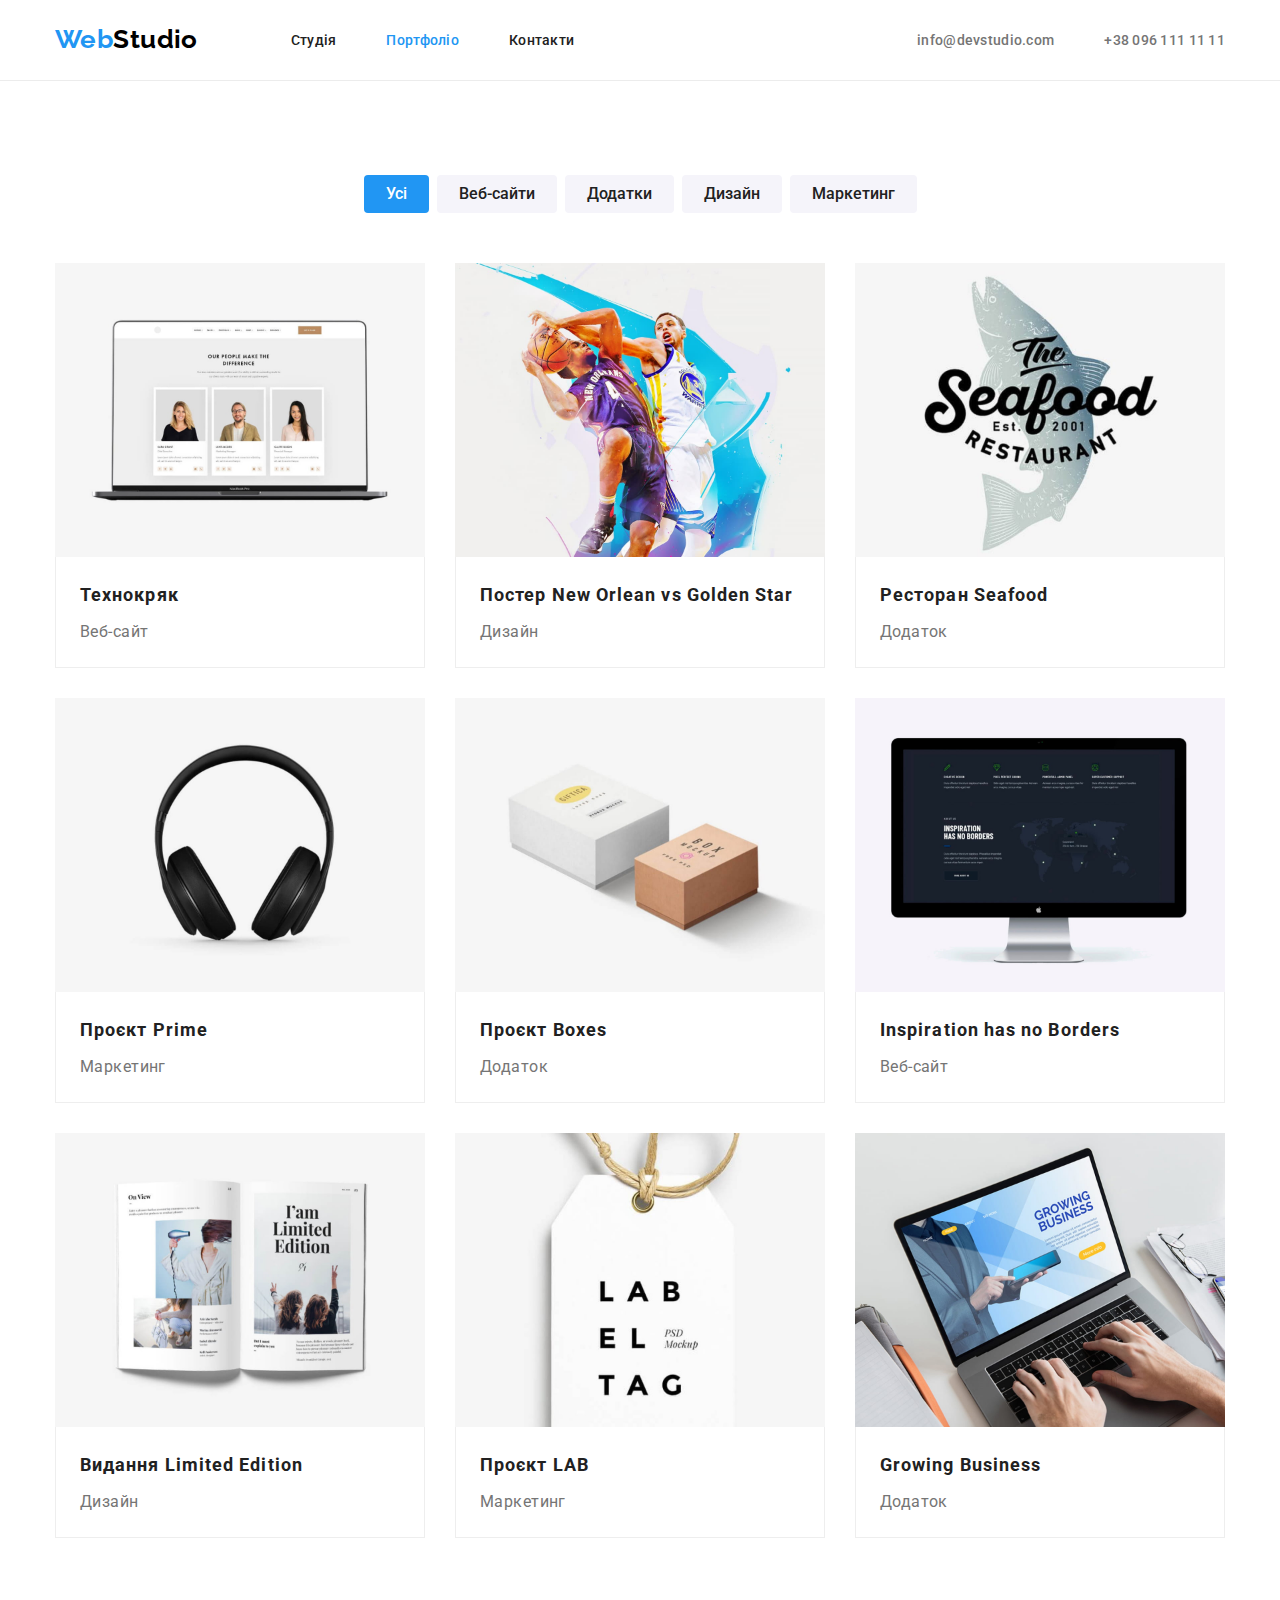
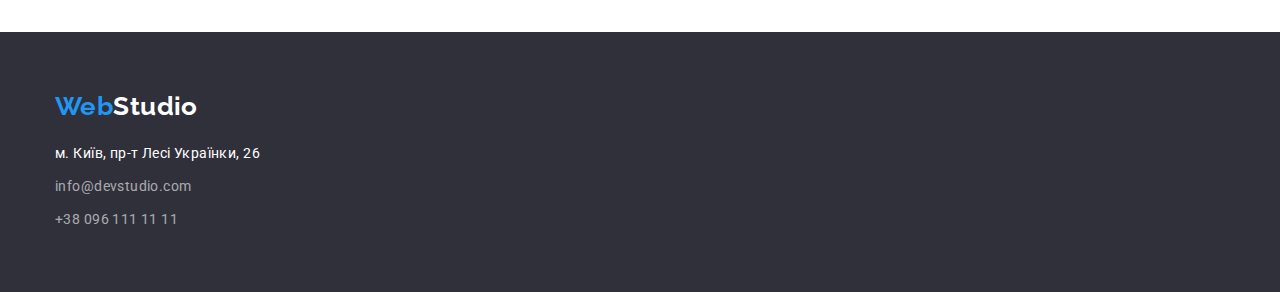
==== portfolio.html @ 6c4431c2 "Додає стартові файли проєкту goit-markup-hw-04" ====
<!DOCTYPE html>
<html lang="uk">

<head>
  <meta charset="UTF-8">
  <meta name="viewport" content="width=device-width, initial-scale=1.0">
  <title>Портфоліо</title>

  <link rel="preconnect" href="https://fonts.googleapis.com">
  <link rel="preconnect" href="https://fonts.gstatic.com" crossorigin>
  <link href="https://fonts.googleapis.com/css2?family=Raleway:wght@400;700&family=Roboto:wght@400;500;700;900&display=swap" rel="stylesheet">

  <link rel="stylesheet" href="https://cdnjs.cloudflare.com/ajax/libs/modern-normalize/2.0.0/modern-normalize.min.css">
  <link rel="stylesheet" href="./css/styles.css">
</head>

<body>
  <!-- Site header -->
  <header class="page-header">
    <div class="container">
      <!-- Site logo -->
      <a class="logo link" href="./index.html"><span class="logo-color">Web</span>Studio</a>
      <!-- End Site logo -->

      <!-- Site nav -->
      <nav>
        <ul class="site-nav">
          <li class="item"><a class="link" href="./index.html">Студія</a></li>
          <li class="item"><a class="link current" href="./portfolio.html">Портфоліо</a></li>
          <li class="item"><a class="link" href="">Контакти</a></li>
        </ul>
      </nav>
      <!-- End Site nav -->

      <!-- Сontacts in header -->
      <ul class="contacts">
        <li class="item"><a class="link" href="mailto:info@devstudio.com">info@devstudio.com</a></li>
        <li class="item"><a class="link" href="tel:+380961111111">+38 096 111 11 11</a></li>
      </ul>
      <!-- End Contacts in header -->
    </div>
  </header>
  <!-- End Site header -->

  <main>
    <!-- Our products section -->
    <section class="products section">
      <div class="container">
        <h1 class="products-title">Наші продукти</h1>
        <!-- Property filter -->
        <ul class="products-filter">
          <li class="item"><button class="btn current" type="button">Усі</button></li>
          <li class="item"><button class="btn" type="button">Веб-сайти</button></li>
          <li class="item"><button class="btn" type="button">Додатки</button></li>
          <li class="item"><button class="btn" type="button">Дизайн</button></li>
          <li class="item"><button class="btn" type="button">Маркетинг</button></li>
        </ul>
        <!-- End Property filter -->

        <!-- Products list -->
        <ul class="product-list">
          <li class="item">
            <article class="card">
              <img class="card-thumb" src="./images/product-website-tehnokryak.jpg" alt="Промо веб-сайту 'Технокряк'" width="370" height="294">
              <div class="card-content">
                <h2 class="card-title">Технокряк</h2>
                <p class="card-category">Веб-сайт</p>
              </div>
            </article>
          </li>

          <li class="item">
            <article class="card">
              <img class="card-thumb" src="./images/product-design-new-orlean-vs-golden-star.jpg" alt="Промо дизайну 'Постер New Orlean vs Golden Star'" width="370" height="294">
              <div class="card-content">
                <h2 class="card-title">Постер New Orlean vs Golden Star</h2>
                <p class="card-category">Дизайн</p>
              </div>
            </article>
          </li>

          <li class="item">
            <article class="card">
              <img class="card-thumb" src="./images/product-app-restourant-seafood.jpg" alt="Промо додатку для ресторану 'Seafood'" width="370" height="294">
              <div class="card-content">
                <h2 class="card-title">Ресторан Seafood</h2>
                <p class="card-category">Додаток</p>
              </div>
            </article>
          </li>

          <li class="item">
            <article class="card">
              <img class="card-thumb" src="./images/product-marketing-project-prime.jpg" alt="Промо маркетинг проєкту 'Prime'" width="370" height="294">
              <div class="card-content">
                <h2 class="card-title">Проєкт Prime</h2>
                <p class="card-category">Маркетинг</p>
              </div>
            </article>
          </li>

          <li class="item">
            <article class="card">
              <img class="card-thumb" src="./images/product-app-project-boxes.jpg" alt="Промо додатку 'Проєкт Boxes'" width="370" height="294">
              <div class="card-content">
                <h2 class="card-title">Проєкт Boxes</h2>
                <p class="card-category">Додаток</p>
              </div>
            </article>
          </li>

          <li class="item">
            <article class="card">
              <img class="card-thumb" src="./images/product-website-inspiration-has-no-borders.jpg" alt="Промо веб-сайту 'Inspiration has no Borders'" width="370" height="294">
              <div class="card-content">
                <h2 class="card-title">Inspiration has no Borders</h2>
                <p class="card-category">Веб-сайт</p>
              </div>
            </article>
          </li>

          <li class="item">
            <article class="card">
              <img class="card-thumb" src="./images/product-design-publication-limited-edition.jpg" alt="Промо дизайну 'Видання Limited Edition'" width="370" height="294">
              <div class="card-content">
                <h2 class="card-title">Видання Limited Edition</h2>
                <p class="card-category">Дизайн</p>
              </div>
            </article>
          </li>

          <li class="item">
            <article class="card">
              <img class="card-thumb" src="./images/product-marketing-project-lab.jpg" alt="Промо маркетинг проєкту 'LAB'" width="370" height="294">
              <div class="card-content">
                <h2 class="card-title">Проєкт LAB</h2>
                <p class="card-category">Маркетинг</p>
              </div>
            </article>
          </li>

          <li class="item">
            <article class="card">
              <img class="card-thumb" src="./images/product-app-growing-business.jpg" alt="Промо додатку 'Growing Business'" width="370" height="294">
              <div class="card-content">
                <h2 class="card-title">Growing Business</h2>
                <p class="card-category">Додаток</p>
              </div>
            </article>
          </li>
        </ul>
        <!-- End Products list -->
      </div>
    </section>
    <!-- End Our products section -->
  </main>

  <!-- Site footer -->
  <footer class="page-footer">
    <div class="container">
      <!-- Site logo footer -->
      <a class="logo link" href="./index.html"><span class="logo-color">Web</span>Studio</a>
      <!-- End Site logo footer -->

      <!-- Сontacts in footer -->
      <address class="addr">
        <ul class="contact-list">
          <li class="item">м. Київ, пр-т Лесі Українки, 26</li>
          <li class="item"><a class="link" href="mailto:info@devstudio.com">info@devstudio.com</a></li>
          <li class="item"><a class="link" href="tel:+380961111111">+38 096 111 11 11</a></li>
        </ul>
      </address>
      <!-- End Contacts in footer -->
    </div>
  </footer>
  <!-- End Site footer -->
</body>

</html>
---- css/styles.css ----
:root {
  --primary-text-color: #757575;
  --title-text-color: #212121;
  --accent-color: #2196f3;
  --primary-bg-color: #ffffff;
  --secondary-bg-color: #f5f4fa;
  --theme-bg-color: #2f303a;
  --black-color: #000000;
  --white-color: #ffffff;
  --transparent-60-white-color: rgba(255, 255, 255, 0.60);
}

h1,
h2,
h3,
h4,
h5,
h6,
p,
ul {
  margin: 0;
  padding: 0;
}

ul {
  list-style: none;
}

body {
  font-family: 'Roboto', Tahoma, sans-serif;
  font-size: 14px;
  letter-spacing: 0.03em;
  color: var(--primary-text-color);
  background-color: var(--primary-bg-color);
}

.link {
  text-decoration: none;
}

.btn {
  font-family: inherit;
  color: var(--white-color);

  background-color: var(--accent-color);
  border: none;
  border-radius: 4px;

  cursor: pointer;
}

.section {
  padding: 94px 0;
}

.container {
  box-sizing: border-box;
  width: 1200px;
  padding: 0 15px;
  margin: 0 auto;
}

/* .button.primary {
  color: var(--white-color);
  background-color: var(--accent-color);
} */

/* Site header */
.page-header {
  border-bottom: 1px solid #ECECEC;
}

.page-header .container {
  display: flex;
  align-items: center;
}

/* Site logo header*/
.logo {
  display: inline-block;

  font-family: 'Raleway';
  font-size: 26px;
  font-weight: 700;
  color: var(--black-color);
}

.logo-color {
  color: var(--accent-color);
}

/* End Site logo header*/

/* Site nav */
.site-nav {
  display: flex;
  margin-left: 93px;
}

.site-nav .item + .item {
  margin-left: 50px;
}

.site-nav .link {
  display: inline-block;
  padding-top: 32px;
  padding-bottom: 32px;

  font-weight: 500;
  letter-spacing: 0.02em;
  color: var(--title-text-color);
}

.site-nav .link:hover,
.site-nav .link:focus {
  color: var(--accent-color);
}

.site-nav .link.current {
  color: var(--accent-color);
}

/* End Site nav */

/* Сontact in header */
.contacts {
  display: flex;
  margin-left: auto;
}

.contacts .item + .item {
  margin-left: 50px;
}

.contacts .link {
  font-weight: 500;
  letter-spacing: 0.02em;
  color: var(--primary-text-color);
}

.contacts .link:hover,
.contacts .link:focus {
  color: var(--accent-color);
}

/* End Сontact in header */
/* End Site header */

/* Стилі для index.html */
/* Site sections */
/* Hero section */
.hero {
  background-color: var(--theme-bg-color);
  text-align: center;
}

.hero-title {
  margin-bottom: 30px;

  font-size: 44px;
  font-weight: 900;
  line-height: 1.36;
  letter-spacing: 0.06em;
  text-transform: uppercase;
  color: var(--white-color);
}

.hero .btn {
  box-sizing: border-box;
  padding: 10px 32px;

  font-size: 16px;
  font-weight: 700;
  line-height: 1.88;
  letter-spacing: 0.06em;
}

/* End Hero section */

.sect-title {
  margin-bottom: 50px;

  font-size: 36px;
  font-weight: 700;
  text-align: center;
  color: var(--title-text-color);
}

/* Features section */
.features.section {
  padding-bottom: 0;
}

.features .sect-title {
  display: none;
}

.features .title {
  margin-bottom: 10px;

  font-size: 14px;
  font-weight: 700;
  text-transform: uppercase;
  color: var(--title-text-color);
}

.features-list {
  display: flex;
}

.features-list .item {
  width: calc((100% - 90px) / 4);
}

.features-list .item + .item {
  margin-left: 30px;
}

.features .text {
  line-height: 1.71;
}

/* End Features section */
/* Works section */
.works-list {
  display: flex;
}

.works-list .item {
  width: calc((100% - 60px) / 3);
}

.works-list .item + .item {
  margin-left: 30px;
}

.works-list .image {
  display: block; /* для того чтоб убрать отступ снизу от изображений */
}

/* End Works section */

/* Team section */
.team {
  background-color: var(--secondary-bg-color);
}

.team-list {
  display: flex;
}

.team-list .item {
  width: calc((100% - 90px) / 4);
  padding-bottom: 30px;
  background-color: var(--white-color);
}

.team-list .item + .item {
  margin-left: 30px;
}

.team-list .image {
  display: block; /* для того чтоб убрать отступ снизу от изображений */
  margin-bottom: 30px;
}

.team .title {
  margin-bottom: 10px;

  font-size: 16px;
  font-weight: 500;
  text-align: center;
  color: var(--title-text-color);
}

.team .text {
  font-size: 16px;
  text-align: center;
}

/* End Team section */

/* Site footer */
.page-footer {
  color: var(--white-color);
  background-color: var(--theme-bg-color);
}

.page-footer .container {
  padding-top: 60px;
  padding-bottom: 60px;
}

/* Site logo footer */
.page-footer .logo {
  color: var(--white-color);
  margin-bottom: 20px;
}

/* End Site logo footer */

/* Сontact in footer */
.addr {
  font-style: normal;
  line-height: 1.71;
}

.contact-list .item + .item {
  margin-top: 9px;
}

.contact-list .link {
  color: var(--transparent-60-white-color);
}

.contact-list .link:hover,
.contact-list .link:focus {
  color: var(--accent-color);
}

/* End Сontact in footer */
/* End Site footer */
/* End Стилі для index.html */

/* Стили portfolio.html */
/* Property filter */

/* Our products section */
.products-title {
  display: none;
}

/* Property filter */
.products-filter {
  display: flex;
  justify-content: center;
  margin-bottom: 50px;
}

.products-filter .item+.item {
  margin-left: 8px;
}

.products-filter .btn {
  box-sizing: border-box;
  padding: 6px 22px;

  font-size: 16px;
  font-weight: 500;
  line-height: 1.63;

  color: var(--title-text-color);
  background-color: var(--secondary-bg-color);
}

.products-filter .btn.current,
.products-filter .btn:hover,
.products-filter .btn:focus {
  color: var(--primary-bg-color);
  background-color: var(--accent-color);
}

/* End Property filter */

/* Products list */
.product-list {
  display: flex;
  flex-wrap: wrap;
}

.product-list .item {
  width: calc((100% - 60px) / 3);
  margin-right: 30px;
  margin-bottom: 30px;
}

.product-list .item:nth-child(3n) {
  margin-right: 0;
}

.product-list .item:nth-last-child(-n + 3) {
  margin-bottom: 0;
}

.card-thumb {
  display: block;
}

.card-content {
  box-sizing: border-box;
  padding: 20px 24px;
  border: 1px solid #EEEEEE;
  border-top: none;
}

.card-title {
  margin-bottom: 4px;

  font-size: 18px;
  font-weight: 700;
  line-height: 2;
  letter-spacing: 0.06em;
  color: var(--title-text-color);
}

.card-category {
  font-size: 16px;
  line-height: 1.88;
}

/* End Products list */
/* End Our products section */
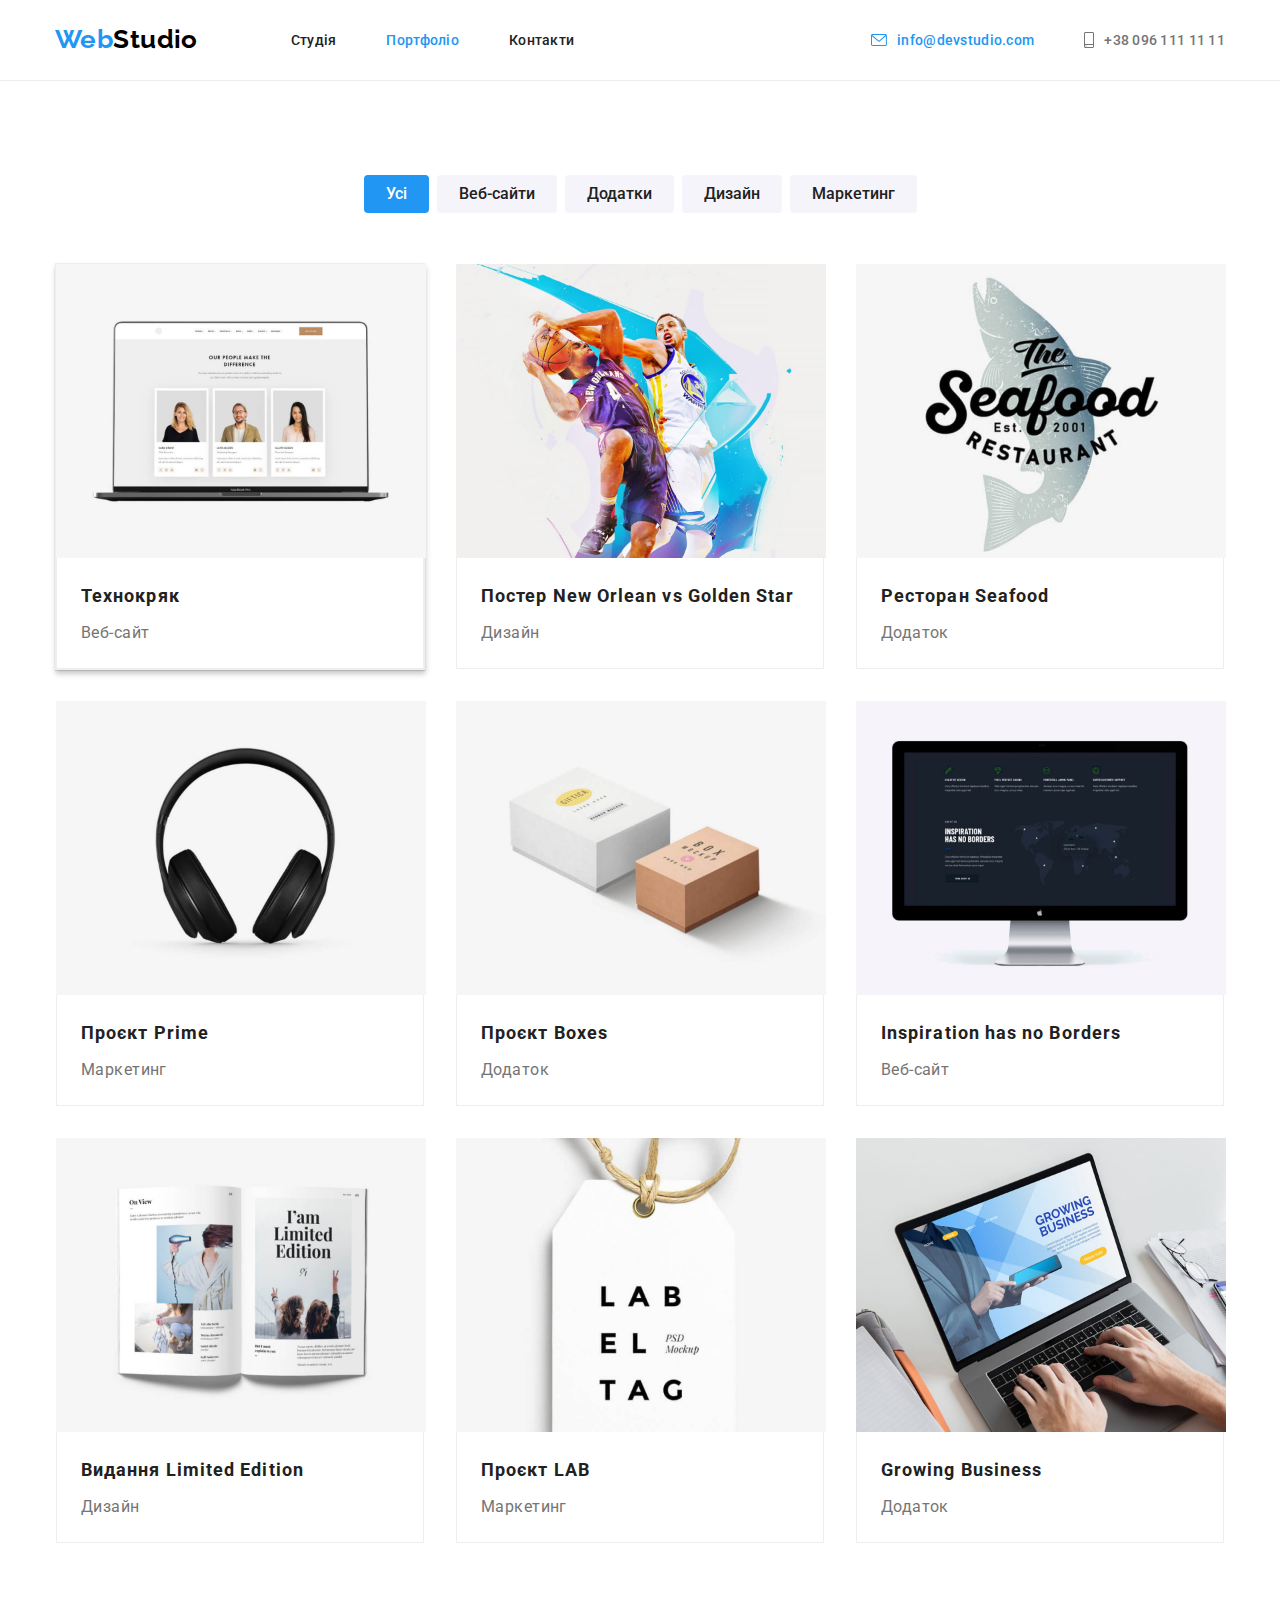
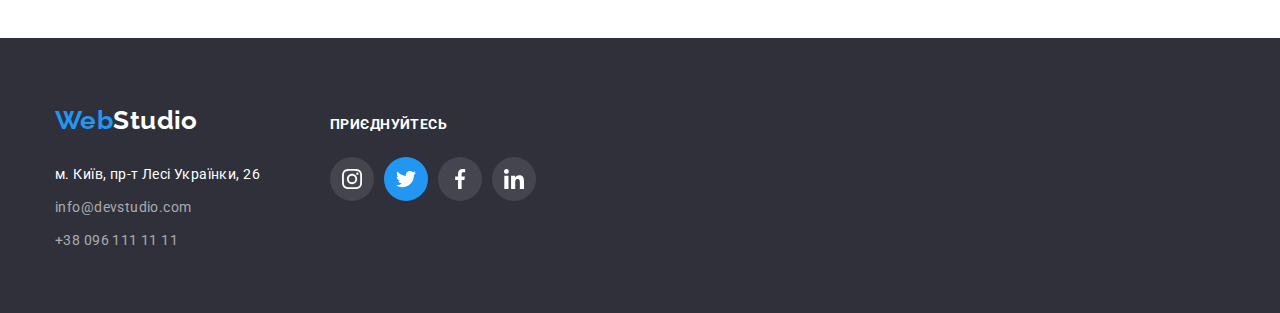
==== commit e934dd4e: "Підганяє розмітку згідно умов виконання ДЗ (goit-markup-hw-04)" ====
--- a/portfolio.html
+++ b/portfolio.html
@@ -34,8 +34,22 @@
 
       <!-- Сontacts in header -->
       <ul class="contacts">
-        <li class="item"><a class="link" href="mailto:info@devstudio.com">info@devstudio.com</a></li>
-        <li class="item"><a class="link" href="tel:+380961111111">+38 096 111 11 11</a></li>
+        <li class="item">
+          <a class="link current" href="mailto:info@devstudio.com">
+            <svg class="contact-icon" width="16px" height="12px">
+              <use href="./images/sprite.svg#envelope"></use>
+            </svg>
+            info@devstudio.com
+          </a>
+        </li>
+        <li class="item">
+          <a class="link" href="tel:+380961111111">
+            <svg class="contact-icon" width="10px" height="16px">
+              <use href="./images/sprite.svg#smartphone"></use>
+            </svg>
+            +38 096 111 11 11
+          </a>
+        </li>
       </ul>
       <!-- End Contacts in header -->
     </div>
@@ -59,7 +73,7 @@
 
         <!-- Products list -->
         <ul class="product-list">
-          <li class="item">
+          <li class="item current">
             <article class="card">
               <img class="card-thumb" src="./images/product-website-tehnokryak.jpg" alt="Промо веб-сайту 'Технокряк'" width="370" height="294">
               <div class="card-content">
@@ -158,17 +172,58 @@
   <!-- Site footer -->
   <footer class="page-footer">
     <div class="container">
-      <!-- Site logo footer -->
-      <a class="logo link" href="./index.html"><span class="logo-color">Web</span>Studio</a>
-      <!-- End Site logo footer -->
 
       <!-- Сontacts in footer -->
-      <address class="addr">
-        <ul class="contact-list">
-          <li class="item">м. Київ, пр-т Лесі Українки, 26</li>
-          <li class="item"><a class="link" href="mailto:info@devstudio.com">info@devstudio.com</a></li>
-          <li class="item"><a class="link" href="tel:+380961111111">+38 096 111 11 11</a></li>
-        </ul>
+      <address class="footer-contacts">
+        <div class="item">
+          <!-- Site logo footer -->
+          <a class="logo link" href="./index.html"><span class="logo-color">Web</span>Studio</a>
+          <!-- End Site logo footer -->
+          <ul class="contact-list">
+            <li class="item">м. Київ, пр-т Лесі Українки, 26</li>
+            <li class="item"><a class="link" href="mailto:info@devstudio.com">info@devstudio.com</a></li>
+            <li class="item"><a class="link" href="tel:+380961111111">+38 096 111 11 11</a></li>
+          </ul>
+        </div>
+
+        <!-- Social links in footer-->
+        <div class="item">
+          <h3 class="title">приєднуйтесь</h3>
+          <ul class="social-list">
+            <li class="item">
+              <a href="" class="social-link" aria-label="Instagram">
+                <svg class="social-icon" width="20px" height="20px">
+                  <use href="./images/sprite.svg#instagram"></use>
+                </svg>
+              </a>
+            </li>
+
+            <li class="item">
+              <a href="" class="social-link current" aria-label="Twitter">
+                <svg class="social-icon" width="20px" height="20px">
+                  <use href="./images/sprite.svg#twitter"></use>
+                </svg>
+              </a>
+            </li>
+
+            <li class="item">
+              <a href="" class="social-link" aria-label="Facebook">
+                <svg class="social-icon" width="20px" height="20px">
+                  <use href="./images/sprite.svg#facebook"></use>
+                </svg>
+              </a>
+            </li>
+
+            <li class="item">
+              <a href="" class="social-link" aria-label="Linkedin">
+                <svg class="social-icon" width="20px" height="20px">
+                  <use href="./images/sprite.svg#linkedin"></use>
+                </svg>
+              </a>
+            </li>
+          </ul>
+        </div>
+        <!-- End Social links in footer-->
       </address>
       <!-- End Contacts in footer -->
     </div>
--- a/css/styles.css
+++ b/css/styles.css
@@ -133,14 +133,23 @@
 }
 
 .contacts .link {
+  display: flex;
+  align-items: center;
+
   font-weight: 500;
   letter-spacing: 0.02em;
   color: var(--primary-text-color);
 }
 
+.contacts .link.current,
 .contacts .link:hover,
 .contacts .link:focus {
   color: var(--accent-color);
+}
+
+.contact-icon {
+  margin-right: 10px;
+  fill: currentColor;
 }
 
 /* End Сontact in header */
@@ -150,7 +159,16 @@
 /* Site sections */
 /* Hero section */
 .hero {
+  box-sizing: border-box;
+  max-width: 1600px;
+  min-height: 600px;
+  padding: 200px 452px;
+
   background-color: var(--theme-bg-color);
+  background-image: linear-gradient(to right, rgba(47, 48, 58, 0.40), rgba(47, 48, 58, 0.40)), url(../images/img-overlay.jpg);
+  background-repeat: no-repeat;
+  background-position: center;
+  background-size: cover;
   text-align: center;
 }
 
@@ -216,6 +234,17 @@
   margin-left: 30px;
 }
 
+.features-thumb {
+  display: flex;
+  justify-content: center;
+  align-items: center;
+  height: 120px;
+  margin-bottom: 30px;
+  border-radius: 4px;
+
+  background-color: var(--secondary-bg-color);
+}
+
 .features .text {
   line-height: 1.71;
 }
@@ -249,13 +278,18 @@
   display: flex;
 }
 
-.team-list .item {
+.team-list > .item {
   width: calc((100% - 90px) / 4);
   padding-bottom: 30px;
   background-color: var(--white-color);
-}
-
-.team-list .item + .item {
+  border-radius: 0px 0px 4px 4px;
+  /* material shadow v1 */
+  box-shadow: 0px 2px 1px 0px rgba(0, 0, 0, 0.20),
+              0px 1px 1px 0px rgba(0, 0, 0, 0.14),
+              0px 1px 3px 0px rgba(0, 0, 0, 0.12);
+}
+
+.team-list > .item + .item {
   margin-left: 30px;
 }
 
@@ -274,11 +308,80 @@
 }
 
 .team .text {
+  margin-bottom: 16px;
+
+  text-align: center;
   font-size: 16px;
-  text-align: center;
-}
-
+}
+
+/* Social links */
+.social-list {
+  display: flex;
+  justify-content: center;
+}
+
+.social-list .item + .item {
+  margin-left: 10px;
+}
+
+.social-link {
+  display: flex;
+  justify-content: center;
+  align-items: center;
+  width: 44px;
+  height: 44px;
+  color: #AFB1B8;
+  background-color: var(--primary-bg-color);
+  border-radius: 50%;
+}
+
+.social-link.current,
+.social-link:hover,
+.social-link:focus {
+  color: var(--white-color);
+  background-color: var(--accent-color);
+}
+
+.social-icon {
+  fill: currentColor;
+}
+/* End Social links */
 /* End Team section */
+
+/* Regular customers */
+.customers-list {
+  display: flex;
+}
+
+.customers-list .item {
+  width: calc((100% - 150px) / 6);
+}
+
+.customers-list .item + .item {
+  margin-left: 30px;
+}
+
+.customers-list .link {
+  display: flex;
+  justify-content: center;
+  align-items: center;
+  padding: 16px 32px;
+  color: #AFB1B8;
+  border: 1px solid #AFB1B8;
+  border-radius: 4px;
+}
+
+.customers-list .link.current,
+.customers-list .link:hover,
+.customers-list .link:focus {
+  color: var(--accent-color);
+  border: 1px solid var(--accent-color);
+}
+
+.customers-icon {
+  fill: currentColor;
+}
+/* End Regular customers */
 
 /* Site footer */
 .page-footer {
@@ -300,7 +403,10 @@
 /* End Site logo footer */
 
 /* Сontact in footer */
-.addr {
+.footer-contacts {
+  display: flex;
+  align-items: baseline;
+
   font-style: normal;
   line-height: 1.71;
 }
@@ -316,6 +422,30 @@
 .contact-list .link:hover,
 .contact-list .link:focus {
   color: var(--accent-color);
+}
+
+.footer-contacts .title {
+  margin-bottom: 20px;
+
+  font-size: 14px;
+  font-weight: 700;
+  text-transform: uppercase;
+  color: var(--white-color);
+}
+
+.footer-contacts > .item + .item {
+  margin-left: 70px;
+}
+
+.footer-contacts .social-link{
+  background-color: rgba(255, 255, 255, 0.10);
+  color: var(--white-color);
+}
+
+.footer-contacts .social-link.current,
+.footer-contacts .social-link:hover,
+.footer-contacts .social-link:focus {
+  background-color: var(--accent-color);
 }
 
 /* End Сontact in footer */
@@ -372,6 +502,16 @@
   width: calc((100% - 60px) / 3);
   margin-right: 30px;
   margin-bottom: 30px;
+  border: 1px solid transparent;
+}
+
+.product-list .item.current,
+.product-list .item:hover,
+.product-list .item:focus {
+  border: 1px solid #EEE;
+  box-shadow: 1px 4px 6px 0px rgba(0, 0, 0, 0.16),
+              0px 4px 4px 0px rgba(0, 0, 0, 0.06),
+              0px 1px 1px 0px rgba(0, 0, 0, 0.12);
 }
 
 .product-list .item:nth-child(3n) {
@@ -410,3 +550,14 @@
 
 /* End Products list */
 /* End Our products section */
+
+/* .visually-hidden {
+  position: absolute;
+  width: 1px;
+  height: 1px;
+  margin: -1px;
+  border: 0;
+  padding: 0;
+  clip: rect(0 0 0 0);
+  overflow: hidden;
+} */
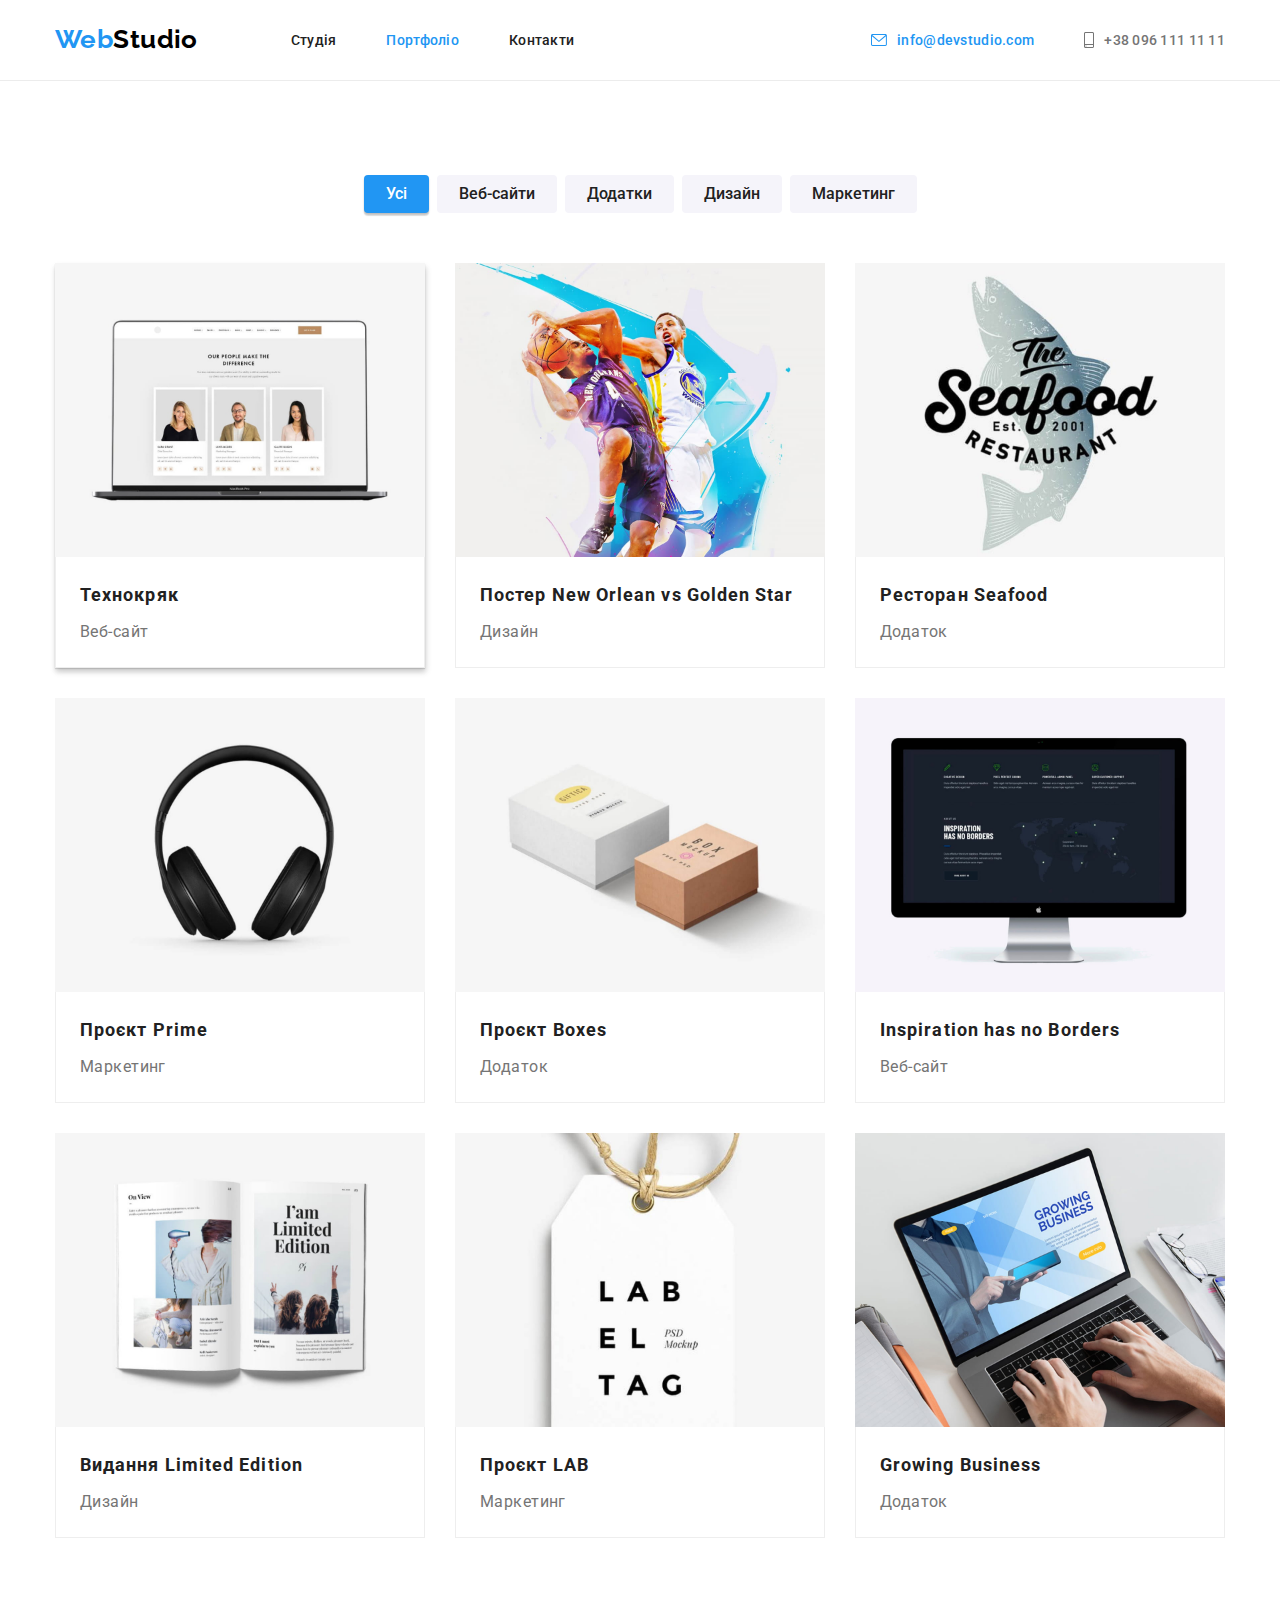
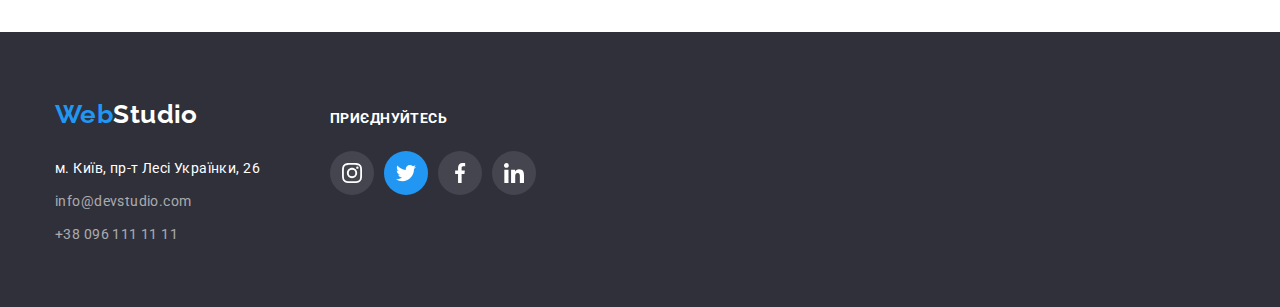
==== commit 9ee1321f: "Додає тіні для фільтрів карток товарів" ====
--- a/portfolio.html
+++ b/portfolio.html
@@ -75,29 +75,39 @@
         <ul class="product-list">
           <li class="item current">
             <article class="card">
-              <img class="card-thumb" src="./images/product-website-tehnokryak.jpg" alt="Промо веб-сайту 'Технокряк'" width="370" height="294">
-              <div class="card-content">
-                <h2 class="card-title">Технокряк</h2>
-                <p class="card-category">Веб-сайт</p>
-              </div>
-            </article>
-          </li>
-
-          <li class="item">
-            <article class="card">
-              <img class="card-thumb" src="./images/product-design-new-orlean-vs-golden-star.jpg" alt="Промо дизайну 'Постер New Orlean vs Golden Star'" width="370" height="294">
-              <div class="card-content">
-                <h2 class="card-title">Постер New Orlean vs Golden Star</h2>
-                <p class="card-category">Дизайн</p>
-              </div>
-            </article>
-          </li>
-
-          <li class="item">
-            <article class="card">
-              <img class="card-thumb" src="./images/product-app-restourant-seafood.jpg" alt="Промо додатку для ресторану 'Seafood'" width="370" height="294">
-              <div class="card-content">
-                <h2 class="card-title">Ресторан Seafood</h2>
+              <a class="product-link" href="">
+                <img class="card-thumb" src="./images/product-website-tehnokryak.jpg" alt="Промо веб-сайту 'Технокряк'" width="370" height="294">
+                <div class="card-content">
+                  <h2 class="card-title">Технокряк</h2>
+                  <p class="card-category">Веб-сайт</p>
+                </div>
+              </a>
+            </article>
+          </li>
+
+          <li class="item">
+            <article class="card">
+              <a class="product-link" href="">
+                <img class="card-thumb" src="./images/product-design-new-orlean-vs-golden-star.jpg" alt="Промо дизайну 'Постер New Orlean vs Golden Star'" width="370" height="294">
+              </a>
+              <div class="card-content">
+                <a class="product-link" href="">
+                  <h2 class="card-title">Постер New Orlean vs Golden Star</h2>
+                  <p class="card-category">Дизайн</p>
+                </a>
+              </div>
+            </article>
+          </li>
+
+          <li class="item">
+            <article class="card">
+              <a class="product-link" href="">
+                <img class="card-thumb" src="./images/product-app-restourant-seafood.jpg" alt="Промо додатку для ресторану 'Seafood'" width="370" height="294">
+              </a>
+              <div class="card-content">
+                <a class="product-link" href="">
+                  <h2 class="card-title">Ресторан Seafood</h2>
+                </a>
                 <p class="card-category">Додаток</p>
               </div>
             </article>
@@ -188,7 +198,7 @@
 
         <!-- Social links in footer-->
         <div class="item">
-          <h3 class="title">приєднуйтесь</h3>
+          <p class="caption">приєднуйтесь</p>
           <ul class="social-list">
             <li class="item">
               <a href="" class="social-link" aria-label="Instagram">
--- a/css/styles.css
+++ b/css/styles.css
@@ -424,7 +424,7 @@
   color: var(--accent-color);
 }
 
-.footer-contacts .title {
+.footer-contacts .caption {
   margin-bottom: 20px;
 
   font-size: 14px;
@@ -488,6 +488,9 @@
 .products-filter .btn:focus {
   color: var(--primary-bg-color);
   background-color: var(--accent-color);
+  box-shadow: 0px 2px 2px 0px rgba(0, 0, 0, 0.12),
+              0px 1px 2px 0px rgba(0, 0, 0, 0.08),
+              0px 3px 1px 0px rgba(0, 0, 0, 0.10);
 }
 
 /* End Property filter */
@@ -502,13 +505,11 @@
   width: calc((100% - 60px) / 3);
   margin-right: 30px;
   margin-bottom: 30px;
-  border: 1px solid transparent;
 }
 
 .product-list .item.current,
 .product-list .item:hover,
 .product-list .item:focus {
-  border: 1px solid #EEE;
   box-shadow: 1px 4px 6px 0px rgba(0, 0, 0, 0.16),
               0px 4px 4px 0px rgba(0, 0, 0, 0.06),
               0px 1px 1px 0px rgba(0, 0, 0, 0.12);
@@ -520,6 +521,10 @@
 
 .product-list .item:nth-last-child(-n + 3) {
   margin-bottom: 0;
+}
+
+.product-link {
+  text-decoration: none;
 }
 
 .card-thumb {
@@ -546,6 +551,7 @@
 .card-category {
   font-size: 16px;
   line-height: 1.88;
+  color: var(--primary-text-color);
 }
 
 /* End Products list */
